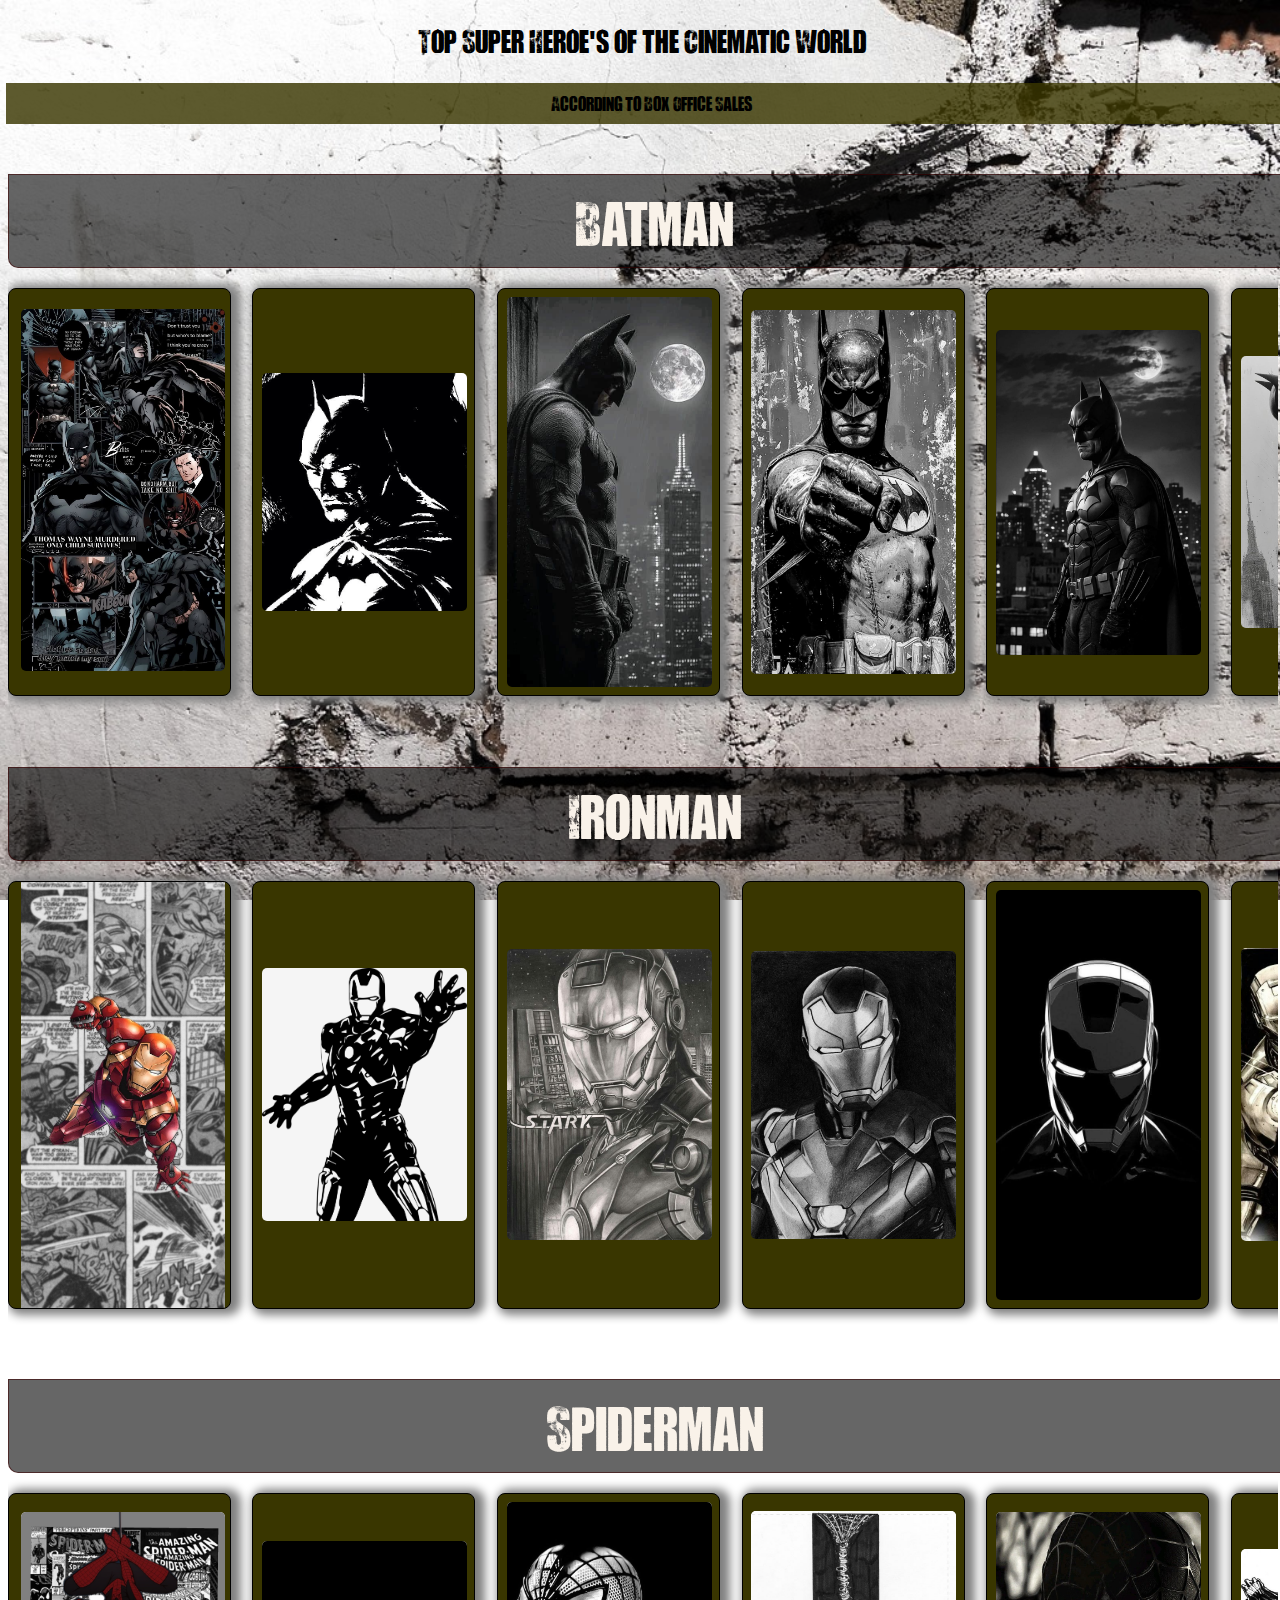
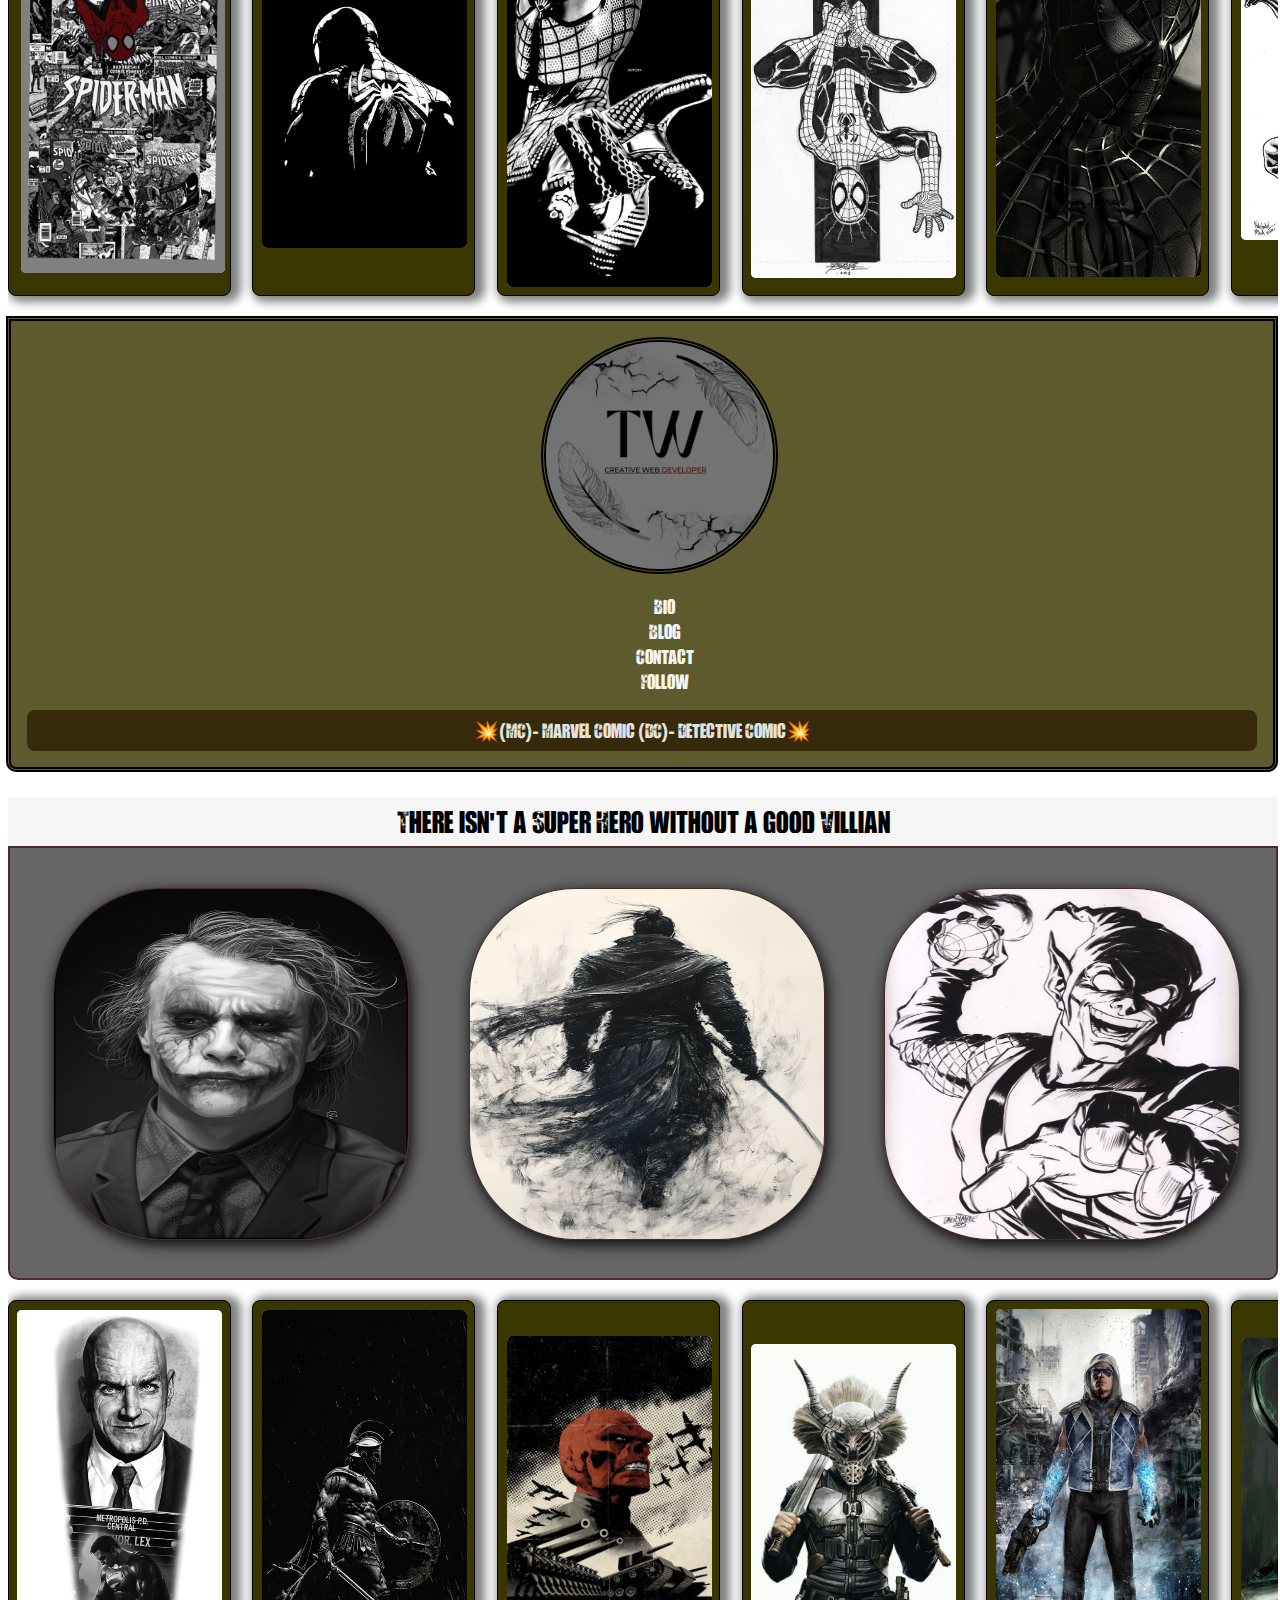
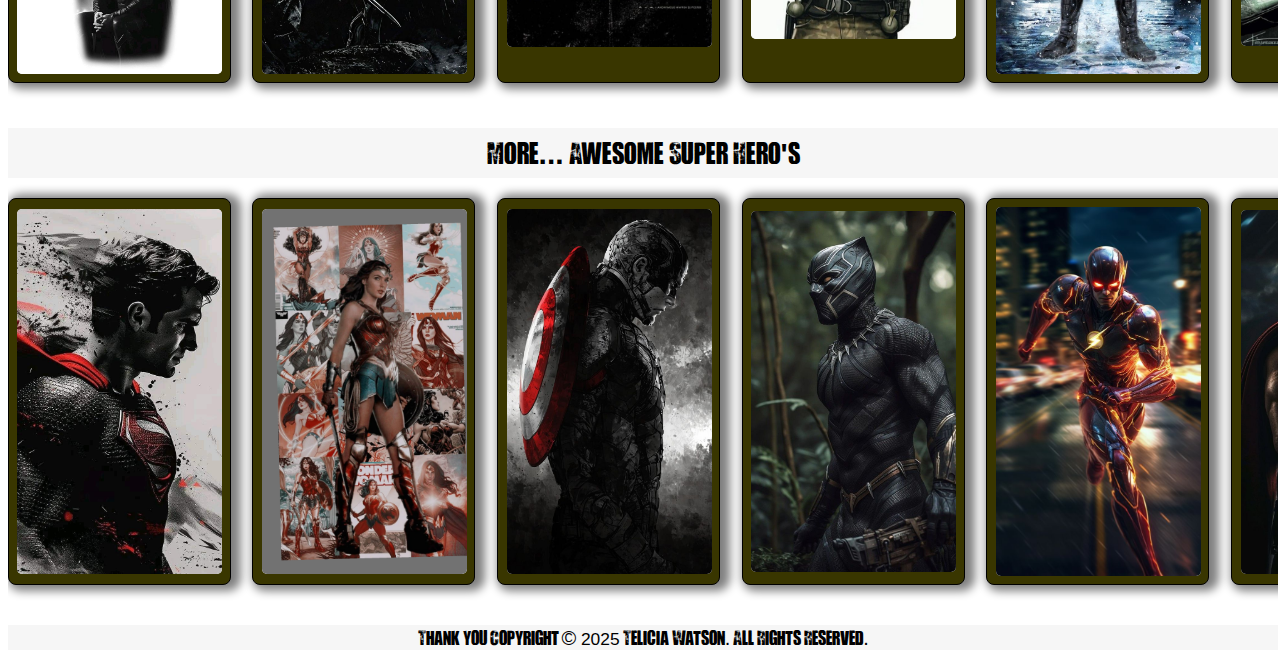
==== index.html @ 4dfdaa69 "Adjust spacing for better code layout" ====
<!doctype html>
<html lang="en">
  <head>
    <meta charset="UTF-8" />
    <meta name="viewport" content="width=device-width, initial-scale=1.0" />
    <title>Heroe's & Villains</title>
    <link rel="stylesheet" href="/assets/css/style.css" />
    <link rel="icon" href="/assets/favicon.ico" />
    <script src="/assets/js/script.js" defer></script>
  </head>
  <body>
    <header>
      <h1>Top Super Heroe's of the Cinematic World</h1>
      <p id="pgh">According to Box Office Sales</p>
    </header>
    <main>
      <div class="heroes">
        <!-- Section 1: Batman -->
        <h2 class="text">Batman</h2>
        <div class="scroll">
          <div class="card" onclick="flipCard(this)">
            <div class="card-inner">
              <div class="card-front">
                <div class="card-info">
                  <img src="/assets/imgs/batman-2.jpg" alt="image of batman" />
                </div>
              </div>
              <!-- Back of Card Flip -->
              <div class="card-back">
                <h2>Batman</h2>
                <p class="card-bio">
                  Batman, also known as Bruce Wayne, is a billionaire
                  philanthropist who turned personal tragedy into a lifelong
                  crusade against crime. After witnessing the murder of his
                  parents as a child, he trained his body and mind to become
                  Gotham City's greatest detective and protector. Unlike many
                  superheroes, Batman has no superpowers relying instead on
                  intellect, strategy, martial arts, and cutting edge
                  technology. He represents the power of human resilience and
                  determination in the face of darkness. Culturally, Batman has
                  become a symbol of justice without compromise, inspiring
                  countless narratives around trauma, morality, and vigilantism
                  across literature, film, and social commentary.
                </p>
              </div>
            </div>
          </div>
          <div class="card">
            <img src="/assets/imgs/batman-1.jpg" alt="image of batman" />
          </div>
          <div class="card">
            <img src="/assets/imgs/batman-3.jpg" alt="image of batman" />
          </div>
          <div class="card">
            <img src="/assets/imgs/batman-4.jpg" alt="image of batman" />
          </div>
          <div class="card">
            <img src="/assets/imgs/batman-5.jpg" alt="image of batman" />
          </div>
          <div class="card">
            <img src="/assets/imgs/batman-6.jpg" alt="image of batman" />
          </div>
          <div class="card">
            <img src="/assets/imgs/batman-7.jpg" alt="image of batman" />
          </div>
          <div class="card">
            <img
              src="/assets/imgs/superhero-png-black-and-white-batman-sketch-2420.png"
              alt="image of "
            />
          </div>
        </div>
        <!-- Section 2: Ironman -->
        <h2 class="text">Ironman</h2>
        <div class="scroll">
          <div class="card" onclick="flipCard(this)">
            <div class="card-inner">
              <div class="card-front">
                <div class="card-info">
                  <img
                    src="/assets/imgs/ironman-3.jpg"
                    alt="image of ironman"
                    id="iron-man"
                  />
                </div>
              </div>
              <!-- Back of Card Flip -->
              <div class="card-back">
                <h2>Ironman</h2>
                <p class="card-bio">
                  Tony Stark, a genius inventor and CEO of Stark Industries,
                  transformed from a self centered weapons manufacturer to the
                  armored hero Iron Man after a life threatening injury forced
                  him to reconsider his legacy. By building a powered suit to
                  escape captivity, he not only saved his own life but created a
                  new path as a global protector. Stark's technological genius
                  and charm made him a founding member of the Avengers and a
                  symbol of redemption through innovation. His character
                  explores the consequences of power, corporate responsibility,
                  and personal growth. In popular culture, Iron Man has inspired
                  a fascination with advanced technology and ethics in AI, while
                  reshaping the modern superhero archetype as deeply flawed yet
                  heroic.
                </p>
              </div>
            </div>
          </div>
          <div class="card">
            <img
              src="/assets/imgs/iron-man-5471434_1280.png"
              alt="image of ironman"
            />
          </div>
          <div class="card">
            <img src="/assets/imgs/ironman-1.jpg" alt="image of ironman" />
          </div>
          <div class="card">
            <img src="/assets/imgs/ironman-2.jpg" alt="image of ironman" />
          </div>
          <div class="card">
            <img src="/assets/imgs/ironman-4.jpg" alt="image of ironman" />
          </div>
          <div class="card">
            <img src="/assets/imgs/ironman-5.jpg" alt="image of ironman" />
          </div>
          <div class="card">
            <img src="/assets/imgs/ironman-6.jpg" alt="image of ironman" />
          </div>
          <div class="card">
            <img src="/assets/imgs/ironman-7.jpg" alt="image of ironman" />
          </div>
        </div>
        <!-- Section 3: Spiderman -->
        <h2 class="text">Spiderman</h2>
        <div class="scroll">
          <div class="card" onclick="flipCard(this)">
            <div class="card-inner">
              <div class="card-front">
                <div class="card-info">
                  <img
                    src="/assets/imgs/spider-7.png"
                    alt="image of spiderman"
                    id="spider-man"
                  />
                </div>
              </div>
              <!-- Back of Card Flip -->
              <div class="card-back">
                <h2>Spiderman</h2>
                <p class="card-bio">
                  Peter Parker, a high schooler bitten by a radioactive spider,
                  gained super strength, agility, and wall crawling powers,
                  becoming the friendly neighborhood Spiderman. After Uncle
                  Ben's death, he vowed to use his powers wisely, living by the
                  mantra: "With great power comes great responsibility." While
                  battling villains, Peter also juggles school, work, and
                  relationships, making him a relatable hero. Spiderman reflects
                  the struggles of growing up, moral responsibility, and the
                  resilience of the underdog showing that anyone, no matter
                  their background, can be a hero.
                </p>
              </div>
            </div>
          </div>
          <div class="card">
            <img src="/assets/imgs/spiderman-1.jpg" alt="image of spiderman" />
          </div>
          <div class="card">
            <img src="/assets/imgs/spider-2.jpg" alt="image of spiderman" />
          </div>
          <div class="card">
            <img src="/assets/imgs/spider-3.jpg" alt="image of spiderman" />
          </div>
          <div class="card">
            <img src="/assets/imgs/spider-4.jpg" alt="image of spiderman" />
          </div>
          <div class="card">
            <img src="/assets/imgs/spider-5.jpg" alt="image of spiderman" />
          </div>
          <div class="card">
            <img src="/assets/imgs/spider-6.jpg" alt="image of spiderman" />
          </div>
          <div class="card">
            <img
              src="/assets/imgs/spiderman-4378357_1280.png"
              alt="image of spiderman"
            />
          </div>
        </div>
      </div>
      <!-- Section 4: Contacts -->
      <nav class="contact">
        <div class="logo">
          <img src="/assets/imgs/tw-logo.png" alt="TW logo" id="tw-logo" />
        </div>
        <ul class="contact-links">
          <li><a href="/assets/pages/bio.html">Bio</a></li>
          <li><a href="/assets/pages/blog.html">Blog</a></li>
          <li><a href="#" id="contactBtn">Contact</a></li>
          <li><a href="#" id="followBtn">Follow</a></li>
        </ul>

        <!-- Contact Modal -->
        <div id="contactModal" class="modal">
          <div class="modal-content">
            <span class="close" onclick="closeModal('contactModal')"
              >&times;</span
            >
            <h3>Contact Us</h3>
            <form>
              <label>Name:</label>
              <input type="text" placeholder="Your name" required />
              <label>Email:</label>
              <input type="email" placeholder="Your email" required />
              <label>Message:</label>
              <textarea placeholder="Your message" required></textarea>
              <button type="submit">Submit</button>
            </form>
          </div>
        </div>

        <!-- Follow Modal -->
        <div id="followModal" class="modal">
          <div class="modal-content">
            <span class="close" onclick="closeModal('followModal')"
              >&times;</span
            >
            <h3>Follow Us</h3>
            <div class="social-icons">
              <a href="https://facebook.com" target="_blank"
                ><img
                  src="/assets/imgs/facebook_1384005.png"
                  alt="facebook icon"
              /></a>
              <a href="https://twitter.com" target="_blank"
                ><img
                  src="/assets/imgs/twitter_5969020.png"
                  alt="twitter aka X icon"
              /></a>
              <a href="https://instagram.com" target="_blank"
                ><img
                  src="/assets/imgs/instagram_1384015.png"
                  alt="instagram icon"
              /></a>
              <a href="https://linkedin.com" target="_blank"
                ><img
                  src="/assets/imgs/linkedin_1384014.png"
                  alt="linkedin icon"
              /></a>
              <a href="https://pinterest.com" target="_blank">
                <img
                  src="/assets/imgs/pinterest_4902409.png"
                  alt="pinterest icon"
              /></a>
            </div>
          </div>
        </div>

        <h4>💥(MC)- Marvel Comic (DC)- Detective Comic💥</h4>
      </nav>
      <!-- Section 4: Villains -->
      <div class="archenemy">
        <h2>There isn't a Super Hero without a good Villian</h2>
        <div class="card-stack" id="villains">
          <!-- Batmans Villains -->
          <div class="cards" id="vs">
            <img
              src="/assets/imgs/Joker.jpg"
              alt="image of Joker"
              data-title="Joker"
              data-bio=" (DC) A chaotic mastermind and the archenemy of Batman, the Joker thrives on anarchy and psychological warfare. His twisted sense of humor and unpredictable nature make him Gotham's most dangerous criminal."
            />
            <img
              src="/assets/imgs/bane.jpg"
              alt="image of Bane"
              data-title="Bane"
              data-bio="(DC) A brute force of nature with a brilliant mind, Bane is known for breaking Batman both physically and strategically. Fueled by the drug Venom, he's a relentless threat to Gotham."
            />
            <img
              src="/assets/imgs/2face.jpg"
              alt="image of Two-Face"
              data-title="Two-Face"
              data-bio="(DC) Once a noble district attorney, Harvey Dent was scarred by acid and reborn as Two-Face. He leaves justice to chance, making all decisions based on the flip of a coin."
            />
            <img
              src="/assets/imgs/riddler.jpg"
              alt="image of Riddler"
              data-title="Riddler"
              data-bio="(DC) Obsessed with puzzles and proving his intelligence, Edward Nygma, aka The Riddler, challenges Batman with cryptic clues and deadly traps. His crimes are as cerebral as they are dangerous."
            />
          </div>
          <!-- Ironman's Villains -->
          <div class="cards" id="vs">
            <img
              src="/assets/imgs/wu.jpg"
              alt="image of ten rings wu"
              data-title="Wenwu (Ten Rings)"
              data-bio="(MC) A powerful warlord who leads the Ten Rings organization, Wenwu possesses immortality and unmatched combat skills. Torn between love and legacy, his actions are as tragic as they are villainous."
            />
            <img
              src="/assets/imgs/iron-monger.jpg"
              alt="image of iron monger"
              data-title="Iron Monger (Obadiah Stane)"
              data-bio="(MC) A ruthless industrialist and former mentor to Tony Stark, Stane turned on his protégé to gain power. He built the Iron Monger suit, weaponizing Stark's technology for his own gain."
            />
            <img
              src="/assets/imgs/whiplash.jpg"
              alt="image of whiplash"
              data-title="Whiplash (Ivan Stane)"
              data-bio="(MC) Driven by vengeance against the Stark family, Ivan Vanko combined arc reactor tech with electrified whips. His intellect and raw power made him a formidable foe."
            />
            <img
              src="/assets/imgs/Ultron.jpg"
              alt="image of ultron"
              data-title="Ultron"
              data-bio="(MC) An AI created to protect Earth, Ultron concluded that humanity was its own worst enemy. He turned against his creators, seeking to evolve through extinction."
            />
          </div>
          <!-- Spiderman Villains -->
          <div class="cards" id="vs">
            <img
              src="/assets/imgs/green-goblin.jpg"
              alt="image of green goblin"
              data-title="Green Goblin (Norman Osborn)"
              data-bio="(MC) A brilliant but unstable businessman, Norman Osborn becomes the Green Goblin through experimental drugs. He's Spiderman's most personal and persistent adversary."
            />
            <img
              src="/assets/imgs/dr-octopus.jpg"
              alt="image of dr octopus"
              data-title="Dr Octopus (Otto Octavius)"
              data-bio="(MC) A genius scientist with mechanical tentacles fused to his body, Doc Ock sees himself as a superior intellect. His warped morality puts him at odds with Spiderman time and again."
            />
            <img
              src="/assets/imgs/venom.jpg"
              alt="image of venom"
              data-title="Venom (Eddie Brock)"
              data-bio="(MC) Bonded with an alien symbiote, Eddie Brock becomes Venom—a dark mirror of Spiderman. While often villainous, Venom walks the line between anti-hero and menace."
            />
            <img
              src="/assets/imgs/sandman.jpg"
              alt="image of sandman"
              data-title="Sandman (Flint Marko)"
              data-bio="(MC) An escaped convict transformed into living sand, Flint Marko seeks redemption but often slips back into crime. His shape shifting abilities make him a formidable physical threat."
            />
          </div>
        </div>
      </div>
      <!-- Bottom Portion of the Villain Section -->
      <div class="archenemy-base">
        <div class="scroll">
          <div class="card btm_vs">
            <img
              src="/assets/imgs/lex.jpg"
              alt="image of lex luthor"
              data-title-2="Lex Luthor"
              data-bio-2="A billionaire genius obsessed with Superman's downfall, Lex Luthor sees the Man of Steel as a threat to humanity. His intellect is his greatest weapon, often outmatching heroes without ever throwing a punch."
            />
            <div class="info-panel"></div>
          </div>
          <div class="card btm_vs">
            <img
              src="/assets/imgs/ares.jpg"
              alt="image of ares"
              data-title-2="Ares"
              data-bio-2="The Greek god of war and Wonder Woman's nemesis, Ares thrives on conflict and chaos. His power grows with every battle, making peace his greatest enemy."
            />
            <div class="info-panel"></div>
          </div>
          <div class="card btm_vs">
            <img
              src="/assets/imgs/red-skull.jpg"
              alt="image of red skull"
              data-title-2="Red Skull (Johann Schmidt)"
              data-bio-2="A Nazi officer turned Hydra leader, Red Skull seeks world domination through advanced technology and mysticism. His hatred and ambition make him Captain America's ultimate foe."
            />
            <div class="info-panel"></div>
          </div>
          <div class="card btm_vs">
            <img
              src="/assets/imgs/killmonger.jpg"
              alt="image of killmonger"
              data-title-2="Killmonger (Erik Stevens)"
              data-bio-2="A Wakandan exile trained in warfare, Killmonger sought to liberate the oppressed by taking the throne. His vision was twisted but rooted in painful truth, making him a tragic villain."
            />
            <div class="info-panel"></div>
          </div>
          <div class="card btm_vs">
            <img
              src="/assets/imgs/captain-cold.jpg"
              alt="image of captain cold"
              data-title-2="Captain Cold (Leonard Snart)"
              data-bio-2="Armed with a cold gun and a strict moral code, Captain Cold leads the Rogues in Central City. While criminal, he's often seen as a principled and reluctant villain."
            />
            <div class="info-panel"></div>
          </div>
          <div class="card btm_vs">
            <img
              src="/assets/imgs/loki.jpg"
              alt="image of loki"
              data-title-2="Loki"
              data-bio-2="The God of Mischief and Thor's adopted brother, Loki constantly blurs the line between ally and adversary. His cunning, charm, and hunger for power make him a cosmic wildcard."
            />
            <div class="info-panel"></div>
          </div>
          <div class="card btm_vs">
            <img
              src="/assets/imgs/sabretooth.jpg"
              alt="image of sabretooth"
              loading="lazy"
              data-title-2="Sabretooth"
              data-bio-2="A savage mutant with healing powers and animal instincts, Sabretooth is Wolverine's bloodthirsty nemesis. He embraces violence and chaos, reveling in his primal nature."
            />
            <div class="info-panel"></div>
          </div>
          <div class="card btm_vs">
            <img
              src="/assets/imgs/dormammu.jpg"
              alt="image of dormammu"
              loading="lazy"
              data-title-2="Dormammu"
              data-bio-2="A godlike being from the Dark Dimension, Dormammu seeks to consume the multiverse. His power far surpasses human comprehension, making him one of Doctor Strange's greatest threats."
            />
            <div class="info-panel"></div>
          </div>
          <div class="card btm_vs">
            <img
              src="/assets/imgs/red-hulk.jpg"
              alt="image of red hulk"
              loading="lazy"
              data-title-2="Red Hulk (Thunderbolt Ross)"
              data-bio-2="General Ross transformed into the Red Hulk through gamma radiation, gaining immense strength and aggression. Unlike the original Hulk, Red Hulk retains his tactical mind—making him even more dangerous."
            />
            <div class="info-panel"></div>
          </div>
        </div>
      </div>
      <div class="heroes-base">
        <!-- Section 5: More Super Hero's -->
        <h2>More... Awesome Super Hero's</h2>
        <div class="scroll">
          <div class="card btm_vs">
            <img
              src="/assets/imgs/superman.jpg"
              alt="image of superman"
              data-title-2="Superman"
              data-bio-2="Born on the planet Krypton and raised on Earth as Clark Kent, Superman is the embodiment of hope and justice. With powers like flight, super strength, and heat vision, he protects humanity while upholding truth and compassion. His moral compass makes him a symbol of what it means to be a hero."
            />
            <div class="info-panel"></div>
          </div>
          <div class="card btm_vs">
            <img
              src="/assets/imgs/wonder-woman.png"
              alt="image of wonder woman"
              data-title-2="Wonder Woman"
              data-bio-2="An Amazonian warrior princess and demigoddess, Wonder Woman, also known as Diana Prince, fights for peace, love, and equality. Armed with her Lasso of Truth, indestructible bracelets, and divine strength, she bridges the gap between the human world and the gods. She is a fierce defender of justice and a beacon of empowerment."
            />
            <div class="info-panel"></div>
          </div>
          <div class="card btm_vs">
            <img
              src="/assets/imgs/captain-america.jpg"
              alt="image of captain america"
              data-title-2="Captain America"
              data-bio-2="Steve Rogers, transformed into a super soldier during World War II, is the patriotic symbol of courage and leadership. Wielding his iconic vibranium shield, Captain America stands up against tyranny and injustice across generations. His unwavering integrity makes him the moral heart of the Avengers."
            />
            <div class="info-panel"></div>
          </div>
          <div class="card btm_vs">
            <img
              src="/assets/imgs/black-panther.jpg"
              alt="image of black panther"
              data-title-2="Black Panther"
              data-bio-2="T'Challa, king of the advanced African nation of Wakanda, assumes the mantle of Black Panther to protect his people and legacy. Enhanced by the Heart-Shaped Herb and armed with vibranium technology, he balances tradition with innovation. A noble warrior and diplomatic leader, he fights with honor and intelligence."
            />
            <div class="info-panel"></div>
          </div>
          <div class="card btm_vs">
            <img
              src="/assets/imgs/flash.jpg"
              alt="image of the flash"
              data-title-2="Flash"
              data-bio-2="Barry Allen gained super speed after a lightning accident involving experimental chemicals, becoming the fastest man alive. As the Flash, he uses his abilities to manipulate time, phase through objects, and protect Central City. His quick wit matches his lightning-fast feet, making him a hero who always races toward justice."
            />
            <div class="info-panel"></div>
          </div>
          <div class="card btm_vs">
            <img
              src="/assets/imgs/thor.jpg"
              alt="image of thor"
              loading="lazy"
              data-title-2="Thor"
              data-bio-2="The Norse God of Thunder and prince of Asgard, Thor wields the enchanted hammer Mjolnir, which grants him control over lightning and the skies. His journey from arrogant warrior to wise protector has made him a powerful Avenger. Equal parts strength and heart, Thor fights to defend both Earth and the realms beyond."
            />
            <div class="info-panel"></div>
          </div>
          <div class="card btm_vs">
            <img
              src="/assets/imgs/wolverine.jpg"
              alt="image of wolverine"
              loading="lazy"
              data-title-2="Wolverine"
              data-bio-2="Logan, known as Wolverine, is a mutant with animal-like senses, a healing factor, and retractable adamantium claws. Haunted by a violent past, he often struggles between his savage instincts and heroic intentions. Despite his gruff demeanor, he's fiercely loyal and fights for those he cares about."
            />
            <div class="info-panel"></div>
          </div>
          <div class="card btm_vs">
            <img
              src="/assets/imgs/dr-strange.jpg"
              alt="image of dr.strange"
              data-title-2="Dr Strange"
              data-bio-2="Dr. Stephen Strange was a brilliant but arrogant neurosurgeon until a car accident led him to the mystical arts. Now the Sorcerer Supreme, he defends Earth from magical and interdimensional threats using spells, relics, and wisdom. His mastery of time and reality makes him a vital force in the Marvel Universe."
            />
            <div class="info-panel"></div>
          </div>
          <div class="card btm_vs">
            <img
              src="/assets/imgs/hulk.jpg"
              alt="image of the hulk"
              loading="lazy"
              data-title-2="Hulk"
              data-bio-2="When scientist Bruce Banner is angry, he transforms into the Hulk, a nearly unstoppable force of raw strength and rage. While often misunderstood, the Hulk is a hero at heart, fighting to protect the innocent. His dual nature reflects the balance between intellect and instinct, man and monster."
            />
            <div class="info-panel"></div>
          </div>
        </div>
      </div>
    </main>
    <!-- Footer -->
    <footer>
      <div class="end-note">
        <p>
          Thank you Copyright &#169; <span id="yr">2025</span> Telicia Watson.
          All Rights Reserved.
        </p>
      </div>
    </footer>
  </body>
</html>
---- assets/css/style.css ----
* {
  margin-left: 0.1rem;
}

@font-face {
  font-family: 'TurboType';
  src: url('/assets/turbo-type-font/WatcherPersonalUseBold-BWexB.ttf')
    format('truetype');
}

body {
  background-image: url('/assets/imgs/brick-wall-944271_1280.jpg');
  font-family: 'TurboType', sans-serif;
  text-align: center;
  margin: 0.1rem;
  background-size: cover;
  background-position: center;
  background-repeat: no-repeat;
  background-attachment: fixed;
}

#pgh {
  background: rgba(57, 54, 0, 0.819);
  width: 100%;
  padding: 0.5rem;
}

.scroll {
  display: flex;
  overflow-x: auto;
  scroll-snap-type: x mandatory;
  gap: 20px;
  padding: 20px;
}

.scroll:hover > :not(:hover) {
  opacity: 0.3;
}
.card-stack:hover > :not(:hover) {
  opacity: 0.3;
}

.card {
  flex: 0 0 calc(100% / 6);
  scroll-snap-align: start;
  background: rgb(57, 54, 0);
  display: flex;
  justify-content: center;
  align-items: center;
  overflow: hidden;
  padding: 8px;
  transition: 0.5s ease;
  cursor: pointer;
  border: 0.9px solid black;
  border-radius: 8px;
  box-shadow: 5px 1px 10px 5px grey;
}

.card img {
  background: whitesmoke;
  width: 100%;
  height: auto;
  object-fit: cover;
  border-radius: 5px;
}

.card:hover,
.cards:hover {
  transform: scale(1.05);
}

h2 {
  background: rgba(245, 245, 245, 0.901);
  font-size: 30px;
  padding: 0.4rem;
  margin-bottom: 0;
}

h4 {
  display: flex;
  font-size: 20px;
  color: rgba(245, 245, 245, 0.923);
  align-items: center;
  justify-content: center;
  padding: 0.5rem;
  margin: 1rem;
  background: rgba(42, 31, 0, 0.783);
  border-radius: 8px;
}

p {
  background: rgba(245, 245, 245, 0.901);
  font-size: 20px;
}

.text {
  width: 100%;
  padding: 10px;
  background: rgba(0, 0, 0, 0.6);
  color: rgb(249, 242, 233);
  text-align: center;
  font-size: 3.8rem;
  border: 1px solid #3b010198;
  border-bottom-left-radius: 10px;
  border-bottom-right-radius: 10px;
}

.logo {
  width: 100%;
  height: auto;
  margin: 1rem;
}

#tw-logo {
  width: 18%;
  border: 5px double black;
  border-radius: 100%;
}

.contact {
  background: rgba(57, 54, 0, 0.819);
  border: 5px double black;
  border-bottom-left-radius: 10px;
  border-bottom-right-radius: 10px;
}

.contact-links {
  list-style: none;
}

a {
  font-size: 20px;
  color: whitesmoke;
  text-decoration: none;
}

/* Card Stack for top 3 Box Office Hero's */

.card-stack {
  display: flex;
  justify-content: center;
  gap: 60px;
  text-align: initial;
  padding: 40px;
  background: rgba(0, 0, 0, 0.6);
  border: 2px solid #3b010198;
  border-bottom-left-radius: 10px;
  border-bottom-right-radius: 10px;
}

.cards {
  position: relative;
  width: 375px;
  height: 350px;
}

.cards img {
  position: absolute;
  width: 100%;
  height: 100%;
  object-fit: fill;
  border-radius: 30%;
  border: 1px solid #3b010198;
  box-shadow: 2px 4px 15px rgb(4, 0, 0);
  cursor: pointer;
  transition:
    transform 0.3s ease,
    z-index 0.3s ease;
}

/* Adjusted stack offset for images */

.cards img:nth-child(1) {
  transform: translate(0px, 0px);
  z-index: 4;
}
.cards img:nth-child(2) {
  transform: translate(10px, 10px);
  z-index: 3;
}
.cards img:nth-child(3) {
  transform: translate(20px, 20px);
  z-index: 2;
}
.cards img:nth-child(4) {
  transform: translate(30px, 30px);
  z-index: 1;
}

#yr {
  font-family: Impact, 'Arial Narrow Bold', sans-serif;
  font-size: 17.4px;
}

.card-inner {
  position: relative;
  transform-style: preserve-3d;
  transition: transform 0.8s ease-in-out;
  width: 100%;
  height: 100%;
  margin: 0.5rem;
}

.card.flipped .card-inner {
  transform: rotateY(180deg);
}

.card-front,
.card-back {
  width: 100%;
  height: 100%;
  position: absolute;
  backface-visibility: hidden;
  display: flex;
  flex-direction: column;
  align-items: center;
  justify-content: center;
}

.card-back {
  transform: rotateY(180deg);
}

.card-bio {
  font-family: Impact, Haettenschweiler, 'Arial Narrow Bold', sans-serif;
  font-size: 13px;
  text-align: left;
  padding: 0.5rem;
  margin-bottom: 3rem;
}

/* Modal Section */

.modal {
  display: none;
  position: fixed;
  z-index: 10;
  left: 0;
  top: 0;
  width: 100%;
  height: 100%;
  overflow: auto;
  background: rgba(0, 0, 0, 0.6);
}

.modal-content {
  background-color: rgba(250, 250, 248, 0.895);
  margin: 10% auto;
  padding: 10%;
  border-radius: 8px;
  width: 300px;
  position: relative;
}

.close {
  position: absolute;
  top: 5px;
  right: 10px;
  color: #aaa;
  font-size: 20px;
  cursor: pointer;
}

.social-icons a {
  margin: 5px;
  text-decoration: none;
  font-size: 24px;
}

.social-icons {
  display: flex;
  justify-content: center;
}

input,
textarea {
  width: 100%;
  margin: 5px 0;
  padding: 8px;
}

button {
  width: 100%;
  padding: 10px;
  margin-top: 10px;
  background: #333;
  color: white;
  border: none;
}

/* Tooltip Styling */

.tooltip {
  background-color: rgba(0, 0, 0, 0.9);
  color: #fff;
  padding: 8px 10px;
  margin: 0;
  border-radius: 6px;
  font-size: 0.9rem;
  z-index: 10;
  display: none;
  font-family: sans-serif;
  word-break: break-word;
  box-shadow: 0 2px 10px rgba(0, 0, 0, 0.7);
}

.tooltip strong {
  font-size: 1.05rem;
  display: block;
  margin-bottom: 4px;
}

.tooltip span {
  line-height: 1.4;
}

.card {
  position: relative;
  width: 100%;
  display: flex;
  flex-direction: column;
  align-items: center;
}

.info-panel {
  display: none;
  background-color: rgba(0, 0, 0, 0.85);
  color: #fff;
  padding: 10px 14px;
  margin-top: 10px;
  border-radius: 6px;
  font-size: 0.95rem;
  font-family: sans-serif;
  width: 100%;
  box-sizing: border-box;
  text-align: justify;
  transition: all 0.3s ease;
}

/* Media Query */

@media (max-width: 768px) {
  .card {
    flex: 0 0 calc(100% / 2);
  }

  .card-stack {
    display: inline-block;
    width: 74%;
    border-radius: 5%;
  }

  #vs {
    margin-bottom: 3rem;
  }

  .card-stack img {
    width: 70%;
    border-radius: 100%;
  }

  .tooltip strong {
    font-size: 1rem;
  }

  .tooltip span {
    font-size: 0.85rem;
  }
}

@media (max-width: 430px) {
  .card {
    flex: 0 0 calc(100% / 1);
  }

  h2,
  text {
    font-size: 25px;
  }

  .logo {
    display: block;
    margin: 0;
    margin-top: 0.5rem;
  }

  .contact-links {
    display: inline-block;
    padding: 0;
  }

  .card-stack img {
    width: 50%;
  }
}
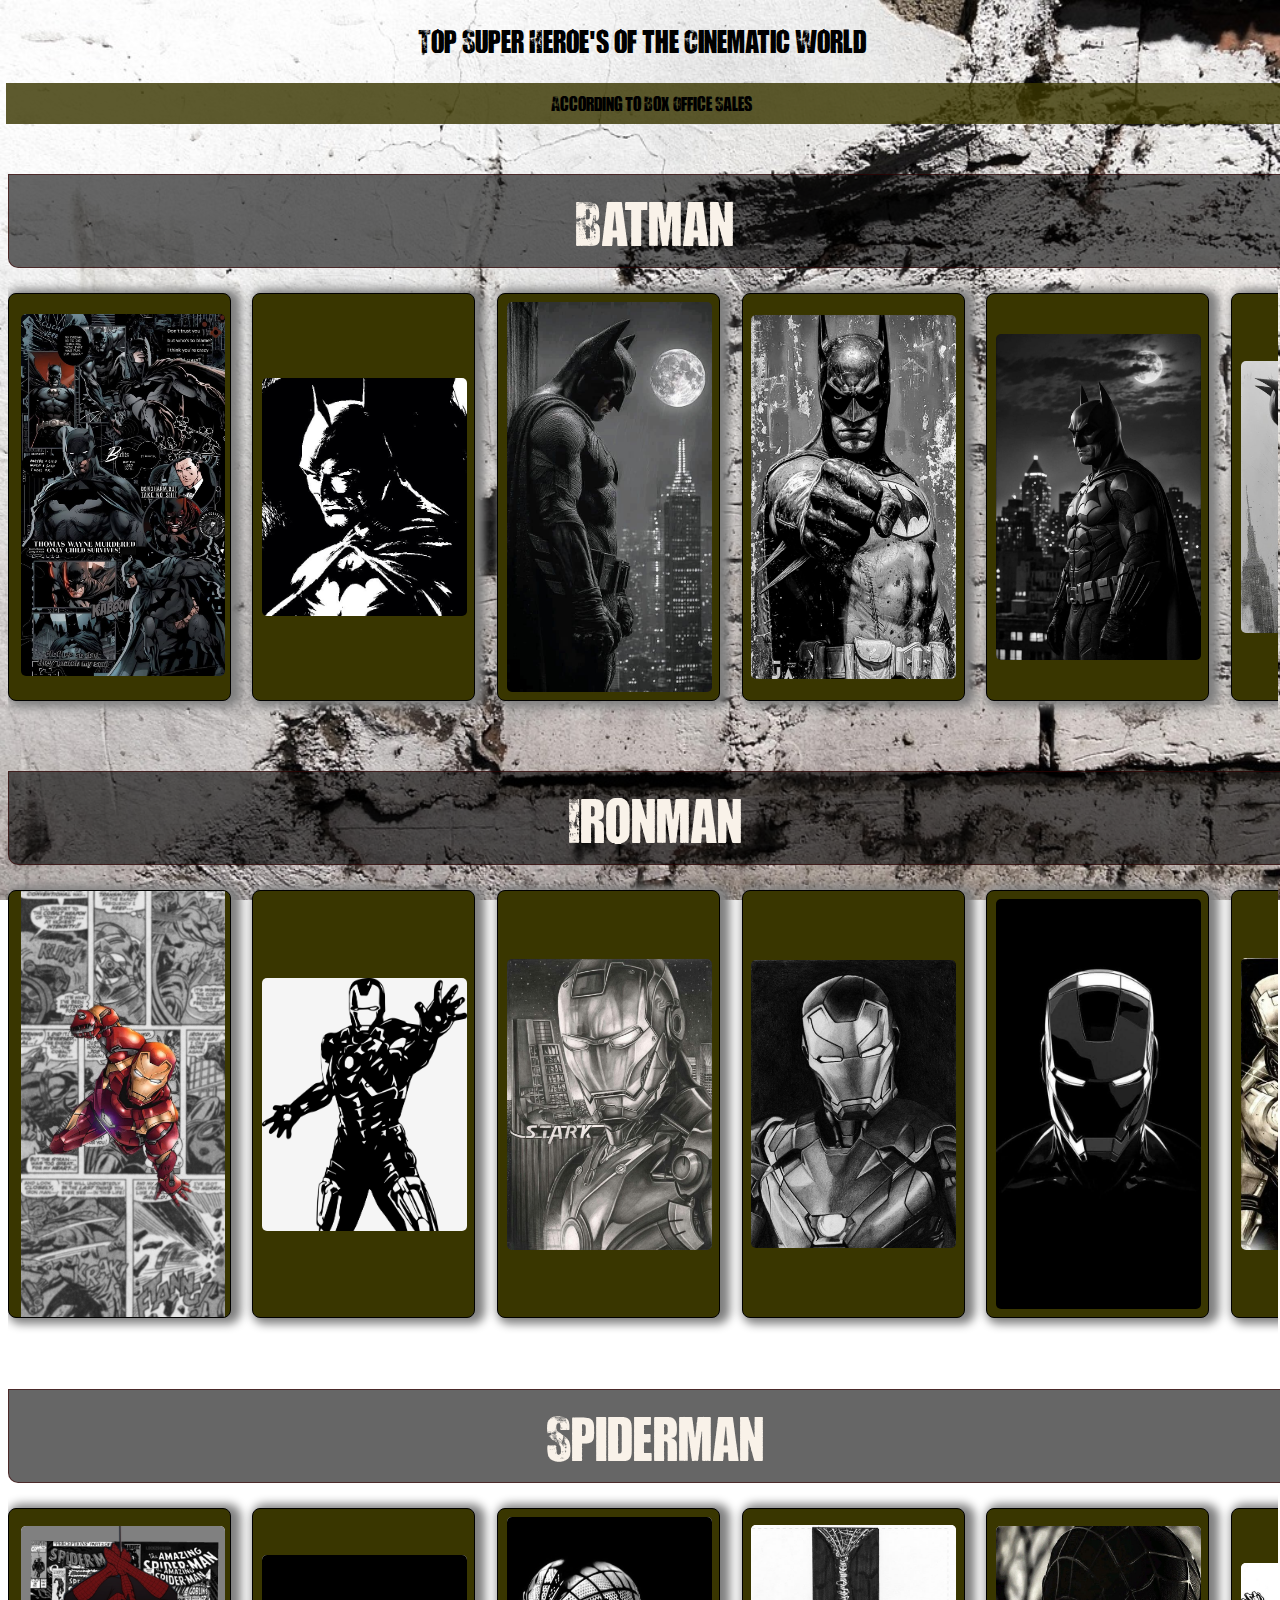
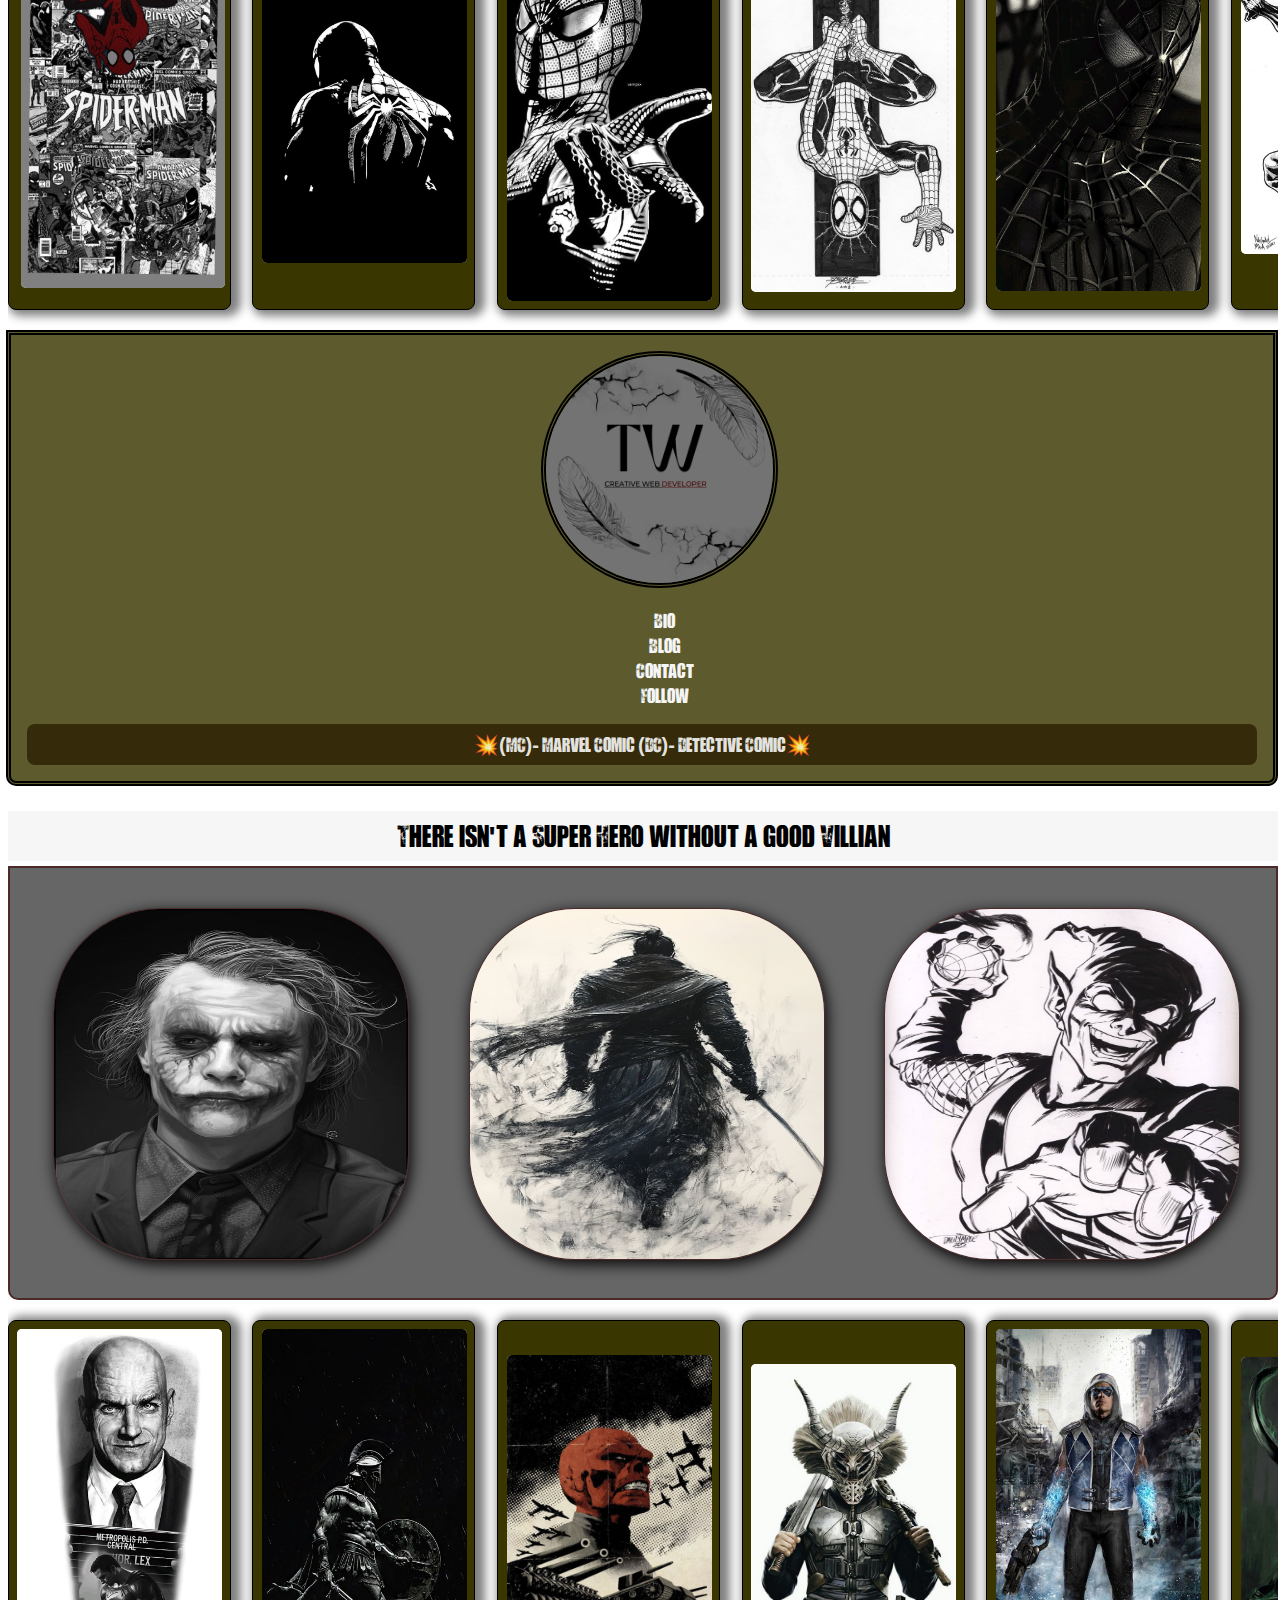
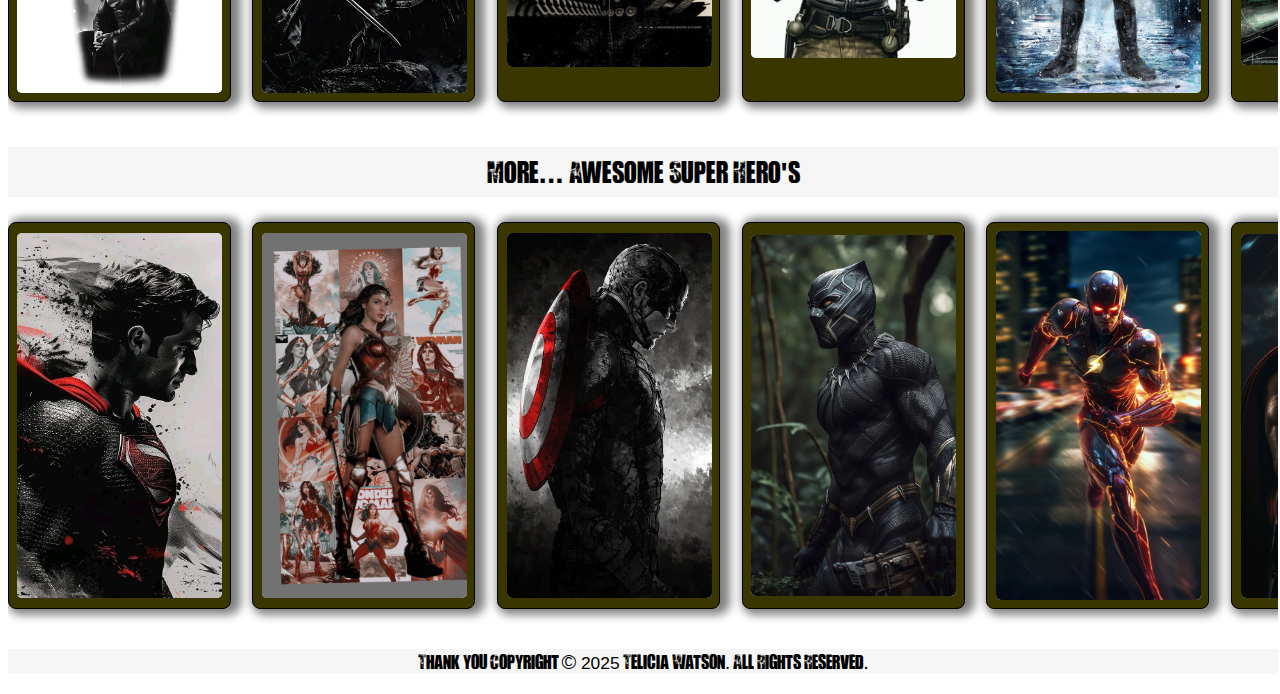
==== commit 8335010b: "Remove dashes from bio's in index html file" ====
--- a/index.html
+++ b/index.html
@@ -29,7 +29,7 @@
               <div class="card-back">
                 <h2>Batman</h2>
                 <p class="card-bio">
-                  Batman, also known as Bruce Wayne, is a billionaire
+                  (DC) Batman, also known as Bruce Wayne, is a billionaire
                   philanthropist who turned personal tragedy into a lifelong
                   crusade against crime. After witnessing the murder of his
                   parents as a child, he trained his body and mind to become
@@ -88,7 +88,7 @@
               <div class="card-back">
                 <h2>Ironman</h2>
                 <p class="card-bio">
-                  Tony Stark, a genius inventor and CEO of Stark Industries,
+                  (MC) Tony Stark, a genius inventor and CEO of Stark Industries,
                   transformed from a self centered weapons manufacturer to the
                   armored hero Iron Man after a life threatening injury forced
                   him to reconsider his legacy. By building a powered suit to
@@ -148,7 +148,7 @@
               <div class="card-back">
                 <h2>Spiderman</h2>
                 <p class="card-bio">
-                  Peter Parker, a high schooler bitten by a radioactive spider,
+                  (MC) Peter Parker, a high schooler bitten by a radioactive spider,
                   gained super strength, agility, and wall crawling powers,
                   becoming the friendly neighborhood Spiderman. After Uncle
                   Ben's death, he vowed to use his powers wisely, living by the
@@ -353,7 +353,7 @@
               src="/assets/imgs/lex.jpg"
               alt="image of lex luthor"
               data-title-2="Lex Luthor"
-              data-bio-2="A billionaire genius obsessed with Superman's downfall, Lex Luthor sees the Man of Steel as a threat to humanity. His intellect is his greatest weapon, often outmatching heroes without ever throwing a punch."
+              data-bio-2="(DC) A billionaire genius obsessed with Superman's downfall, Lex Luthor sees the Man of Steel as a threat to humanity. His intellect is his greatest weapon, often outmatching heroes without ever throwing a punch."
             />
             <div class="info-panel"></div>
           </div>
@@ -362,7 +362,7 @@
               src="/assets/imgs/ares.jpg"
               alt="image of ares"
               data-title-2="Ares"
-              data-bio-2="The Greek god of war and Wonder Woman's nemesis, Ares thrives on conflict and chaos. His power grows with every battle, making peace his greatest enemy."
+              data-bio-2="(DC) The Greek god of war and Wonder Woman's nemesis, Ares thrives on conflict and chaos. His power grows with every battle, making peace his greatest enemy."
             />
             <div class="info-panel"></div>
           </div>
@@ -371,7 +371,7 @@
               src="/assets/imgs/red-skull.jpg"
               alt="image of red skull"
               data-title-2="Red Skull (Johann Schmidt)"
-              data-bio-2="A Nazi officer turned Hydra leader, Red Skull seeks world domination through advanced technology and mysticism. His hatred and ambition make him Captain America's ultimate foe."
+              data-bio-2="(MC) A Nazi officer turned Hydra leader, Red Skull seeks world domination through advanced technology and mysticism. His hatred and ambition make him Captain America's ultimate foe."
             />
             <div class="info-panel"></div>
           </div>
@@ -380,7 +380,7 @@
               src="/assets/imgs/killmonger.jpg"
               alt="image of killmonger"
               data-title-2="Killmonger (Erik Stevens)"
-              data-bio-2="A Wakandan exile trained in warfare, Killmonger sought to liberate the oppressed by taking the throne. His vision was twisted but rooted in painful truth, making him a tragic villain."
+              data-bio-2="(MC) A Wakandan exile trained in warfare, Killmonger sought to liberate the oppressed by taking the throne. His vision was twisted but rooted in painful truth, making him a tragic villain."
             />
             <div class="info-panel"></div>
           </div>
@@ -389,7 +389,7 @@
               src="/assets/imgs/captain-cold.jpg"
               alt="image of captain cold"
               data-title-2="Captain Cold (Leonard Snart)"
-              data-bio-2="Armed with a cold gun and a strict moral code, Captain Cold leads the Rogues in Central City. While criminal, he's often seen as a principled and reluctant villain."
+              data-bio-2="(DC) Armed with a cold gun and a strict moral code, Captain Cold leads the Rogues in Central City. While criminal, he's often seen as a principled and reluctant villain."
             />
             <div class="info-panel"></div>
           </div>
@@ -398,7 +398,7 @@
               src="/assets/imgs/loki.jpg"
               alt="image of loki"
               data-title-2="Loki"
-              data-bio-2="The God of Mischief and Thor's adopted brother, Loki constantly blurs the line between ally and adversary. His cunning, charm, and hunger for power make him a cosmic wildcard."
+              data-bio-2="(MC) The God of Mischief and Thor's adopted brother, Loki constantly blurs the line between ally and adversary. His cunning, charm, and hunger for power make him a cosmic wildcard."
             />
             <div class="info-panel"></div>
           </div>
@@ -408,7 +408,7 @@
               alt="image of sabretooth"
               loading="lazy"
               data-title-2="Sabretooth"
-              data-bio-2="A savage mutant with healing powers and animal instincts, Sabretooth is Wolverine's bloodthirsty nemesis. He embraces violence and chaos, reveling in his primal nature."
+              data-bio-2="(MC) A savage mutant with healing powers and animal instincts, Sabretooth is Wolverine's bloodthirsty nemesis. He embraces violence and chaos, reveling in his primal nature."
             />
             <div class="info-panel"></div>
           </div>
@@ -418,7 +418,7 @@
               alt="image of dormammu"
               loading="lazy"
               data-title-2="Dormammu"
-              data-bio-2="A godlike being from the Dark Dimension, Dormammu seeks to consume the multiverse. His power far surpasses human comprehension, making him one of Doctor Strange's greatest threats."
+              data-bio-2="(MC) A godlike being from the Dark Dimension, Dormammu seeks to consume the multiverse. His power far surpasses human comprehension, making him one of Doctor Strange's greatest threats."
             />
             <div class="info-panel"></div>
           </div>
@@ -428,7 +428,7 @@
               alt="image of red hulk"
               loading="lazy"
               data-title-2="Red Hulk (Thunderbolt Ross)"
-              data-bio-2="General Ross transformed into the Red Hulk through gamma radiation, gaining immense strength and aggression. Unlike the original Hulk, Red Hulk retains his tactical mind—making him even more dangerous."
+              data-bio-2="(MC) General Ross transformed into the Red Hulk through gamma radiation, gaining immense strength and aggression. Unlike the original Hulk, Red Hulk retains his tactical mind making him even more dangerous."
             />
             <div class="info-panel"></div>
           </div>
@@ -443,7 +443,7 @@
               src="/assets/imgs/superman.jpg"
               alt="image of superman"
               data-title-2="Superman"
-              data-bio-2="Born on the planet Krypton and raised on Earth as Clark Kent, Superman is the embodiment of hope and justice. With powers like flight, super strength, and heat vision, he protects humanity while upholding truth and compassion. His moral compass makes him a symbol of what it means to be a hero."
+              data-bio-2="(DC) Born on the planet Krypton and raised on Earth as Clark Kent, Superman is the embodiment of hope and justice. With powers like flight, super strength, and heat vision, he protects humanity while upholding truth and compassion. His moral compass makes him a symbol of what it means to be a hero."
             />
             <div class="info-panel"></div>
           </div>
@@ -452,7 +452,7 @@
               src="/assets/imgs/wonder-woman.png"
               alt="image of wonder woman"
               data-title-2="Wonder Woman"
-              data-bio-2="An Amazonian warrior princess and demigoddess, Wonder Woman, also known as Diana Prince, fights for peace, love, and equality. Armed with her Lasso of Truth, indestructible bracelets, and divine strength, she bridges the gap between the human world and the gods. She is a fierce defender of justice and a beacon of empowerment."
+              data-bio-2="(DC) An Amazonian warrior princess and demigoddess, Wonder Woman, also known as Diana Prince, fights for peace, love, and equality. Armed with her Lasso of Truth, indestructible bracelets, and divine strength, she bridges the gap between the human world and the gods. She is a fierce defender of justice and a beacon of empowerment."
             />
             <div class="info-panel"></div>
           </div>
@@ -461,7 +461,7 @@
               src="/assets/imgs/captain-america.jpg"
               alt="image of captain america"
               data-title-2="Captain America"
-              data-bio-2="Steve Rogers, transformed into a super soldier during World War II, is the patriotic symbol of courage and leadership. Wielding his iconic vibranium shield, Captain America stands up against tyranny and injustice across generations. His unwavering integrity makes him the moral heart of the Avengers."
+              data-bio-2="(MC) Steve Rogers, transformed into a super soldier during World War II, is the patriotic symbol of courage and leadership. Wielding his iconic vibranium shield, Captain America stands up against tyranny and injustice across generations. His unwavering integrity makes him the moral heart of the Avengers."
             />
             <div class="info-panel"></div>
           </div>
@@ -470,7 +470,7 @@
               src="/assets/imgs/black-panther.jpg"
               alt="image of black panther"
               data-title-2="Black Panther"
-              data-bio-2="T'Challa, king of the advanced African nation of Wakanda, assumes the mantle of Black Panther to protect his people and legacy. Enhanced by the Heart-Shaped Herb and armed with vibranium technology, he balances tradition with innovation. A noble warrior and diplomatic leader, he fights with honor and intelligence."
+              data-bio-2="(MC) T'Challa, king of the advanced African nation of Wakanda, assumes the mantle of Black Panther to protect his people and legacy. Enhanced by the Heart shaped Herb and armed with vibranium technology, he balances tradition with innovation. A noble warrior and diplomatic leader, he fights with honor and intelligence."
             />
             <div class="info-panel"></div>
           </div>
@@ -479,7 +479,7 @@
               src="/assets/imgs/flash.jpg"
               alt="image of the flash"
               data-title-2="Flash"
-              data-bio-2="Barry Allen gained super speed after a lightning accident involving experimental chemicals, becoming the fastest man alive. As the Flash, he uses his abilities to manipulate time, phase through objects, and protect Central City. His quick wit matches his lightning-fast feet, making him a hero who always races toward justice."
+              data-bio-2="(DC) Barry Allen gained super speed after a lightning accident involving experimental chemicals, becoming the fastest man alive. As the Flash, he uses his abilities to manipulate time, phase through objects, and protect Central City. His quick wit matches his lightning-fast feet, making him a hero who always races toward justice."
             />
             <div class="info-panel"></div>
           </div>
@@ -489,7 +489,7 @@
               alt="image of thor"
               loading="lazy"
               data-title-2="Thor"
-              data-bio-2="The Norse God of Thunder and prince of Asgard, Thor wields the enchanted hammer Mjolnir, which grants him control over lightning and the skies. His journey from arrogant warrior to wise protector has made him a powerful Avenger. Equal parts strength and heart, Thor fights to defend both Earth and the realms beyond."
+              data-bio-2="(MC) The Norse God of Thunder and prince of Asgard, Thor wields the enchanted hammer Mjolnir, which grants him control over lightning and the skies. His journey from arrogant warrior to wise protector has made him a powerful Avenger. Equal parts strength and heart, Thor fights to defend both Earth and the realms beyond."
             />
             <div class="info-panel"></div>
           </div>
@@ -499,7 +499,7 @@
               alt="image of wolverine"
               loading="lazy"
               data-title-2="Wolverine"
-              data-bio-2="Logan, known as Wolverine, is a mutant with animal-like senses, a healing factor, and retractable adamantium claws. Haunted by a violent past, he often struggles between his savage instincts and heroic intentions. Despite his gruff demeanor, he's fiercely loyal and fights for those he cares about."
+              data-bio-2="(MC) Logan, known as Wolverine, is a mutant with animal like senses, a healing factor, and retractable adamantium claws. Haunted by a violent past, he often struggles between his savage instincts and heroic intentions. Despite his gruff demeanor, he's fiercely loyal and fights for those he cares about."
             />
             <div class="info-panel"></div>
           </div>
@@ -508,7 +508,7 @@
               src="/assets/imgs/dr-strange.jpg"
               alt="image of dr.strange"
               data-title-2="Dr Strange"
-              data-bio-2="Dr. Stephen Strange was a brilliant but arrogant neurosurgeon until a car accident led him to the mystical arts. Now the Sorcerer Supreme, he defends Earth from magical and interdimensional threats using spells, relics, and wisdom. His mastery of time and reality makes him a vital force in the Marvel Universe."
+              data-bio-2="(MC) Dr. Stephen Strange was a brilliant but arrogant neurosurgeon until a car accident led him to the mystical arts. Now the Sorcerer Supreme, he defends Earth from magical and interdimensional threats using spells, relics, and wisdom. His mastery of time and reality makes him a vital force in the Marvel Universe."
             />
             <div class="info-panel"></div>
           </div>
@@ -518,7 +518,7 @@
               alt="image of the hulk"
               loading="lazy"
               data-title-2="Hulk"
-              data-bio-2="When scientist Bruce Banner is angry, he transforms into the Hulk, a nearly unstoppable force of raw strength and rage. While often misunderstood, the Hulk is a hero at heart, fighting to protect the innocent. His dual nature reflects the balance between intellect and instinct, man and monster."
+              data-bio-2="(MC) When scientist Bruce Banner is angry, he transforms into the Hulk, a nearly unstoppable force of raw strength and rage. While often misunderstood, the Hulk is a hero at heart, fighting to protect the innocent. His dual nature reflects the balance between intellect and instinct, man and monster."
             />
             <div class="info-panel"></div>
           </div>
--- a/assets/css/style.css
+++ b/assets/css/style.css
@@ -73,7 +73,7 @@
   background: rgba(245, 245, 245, 0.901);
   font-size: 30px;
   padding: 0.4rem;
-  margin-bottom: 0;
+  margin-bottom: .3rem;
 }
 
 h4 {
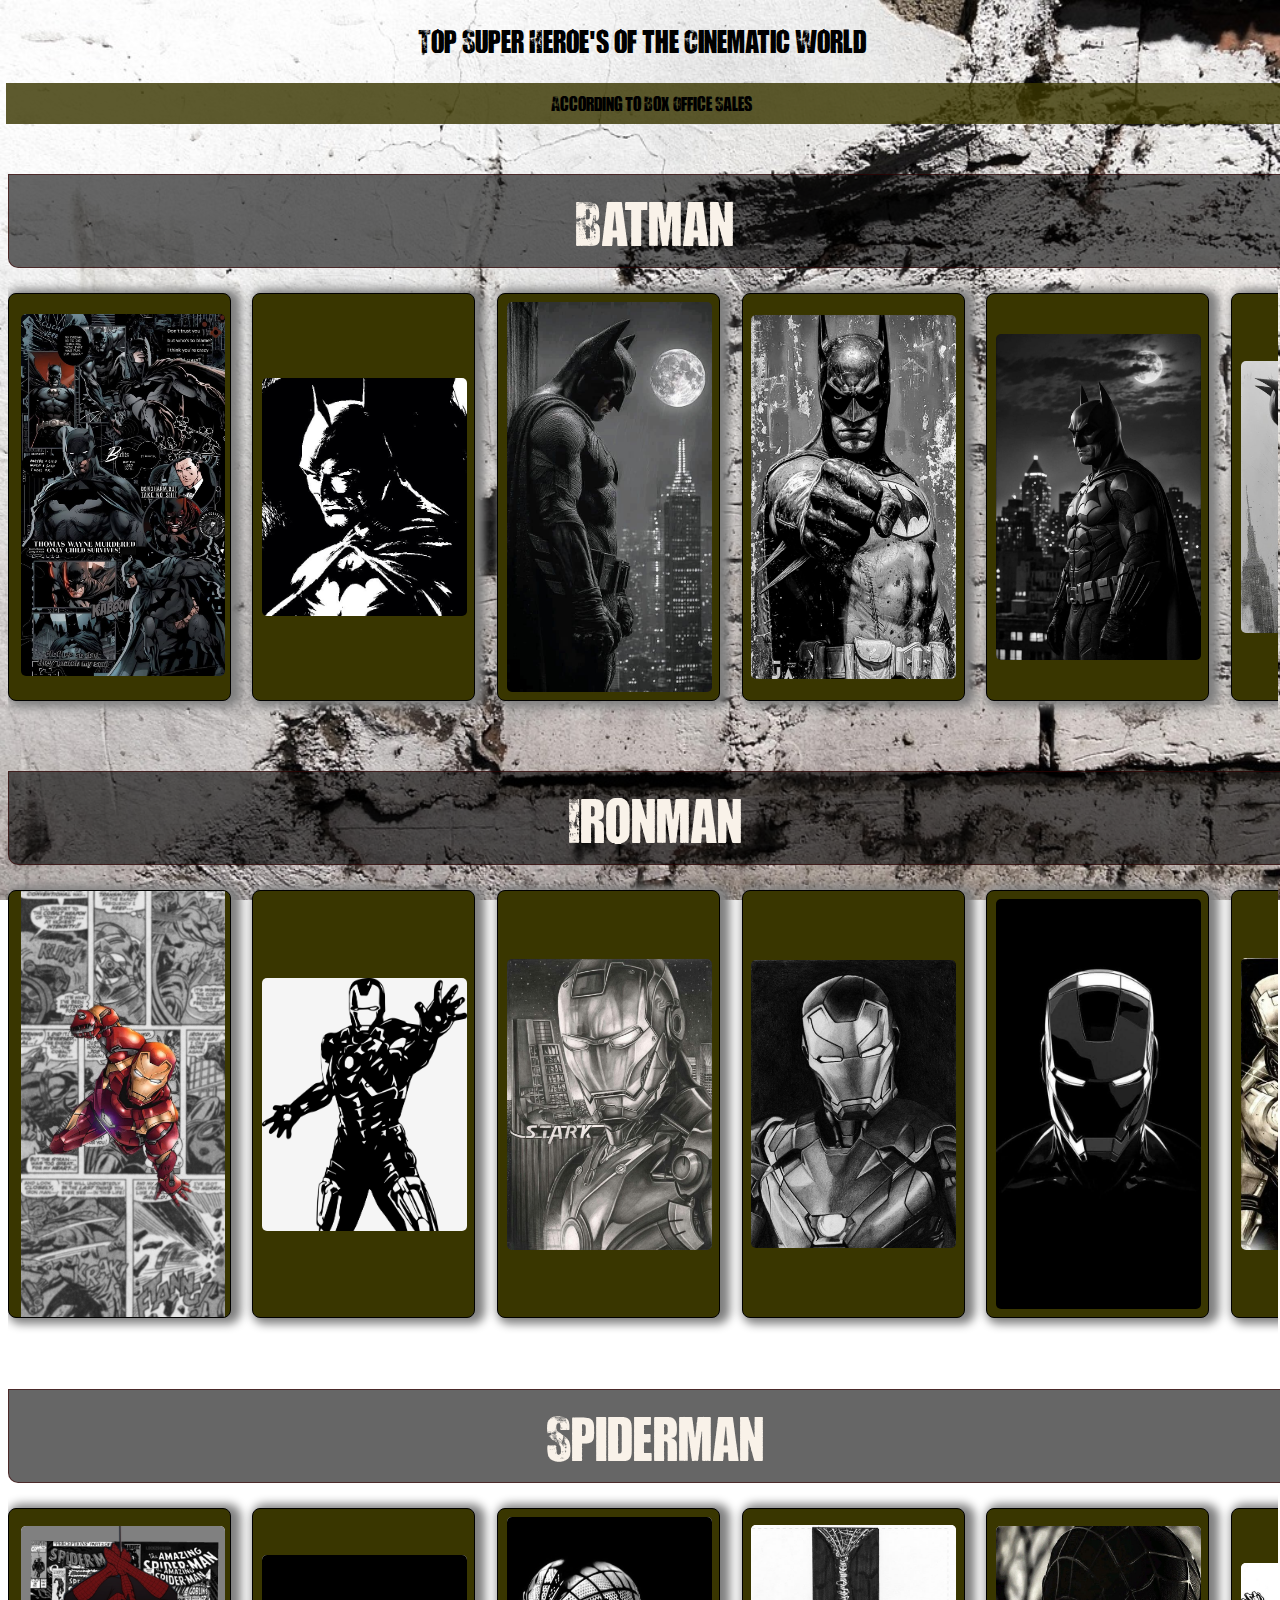
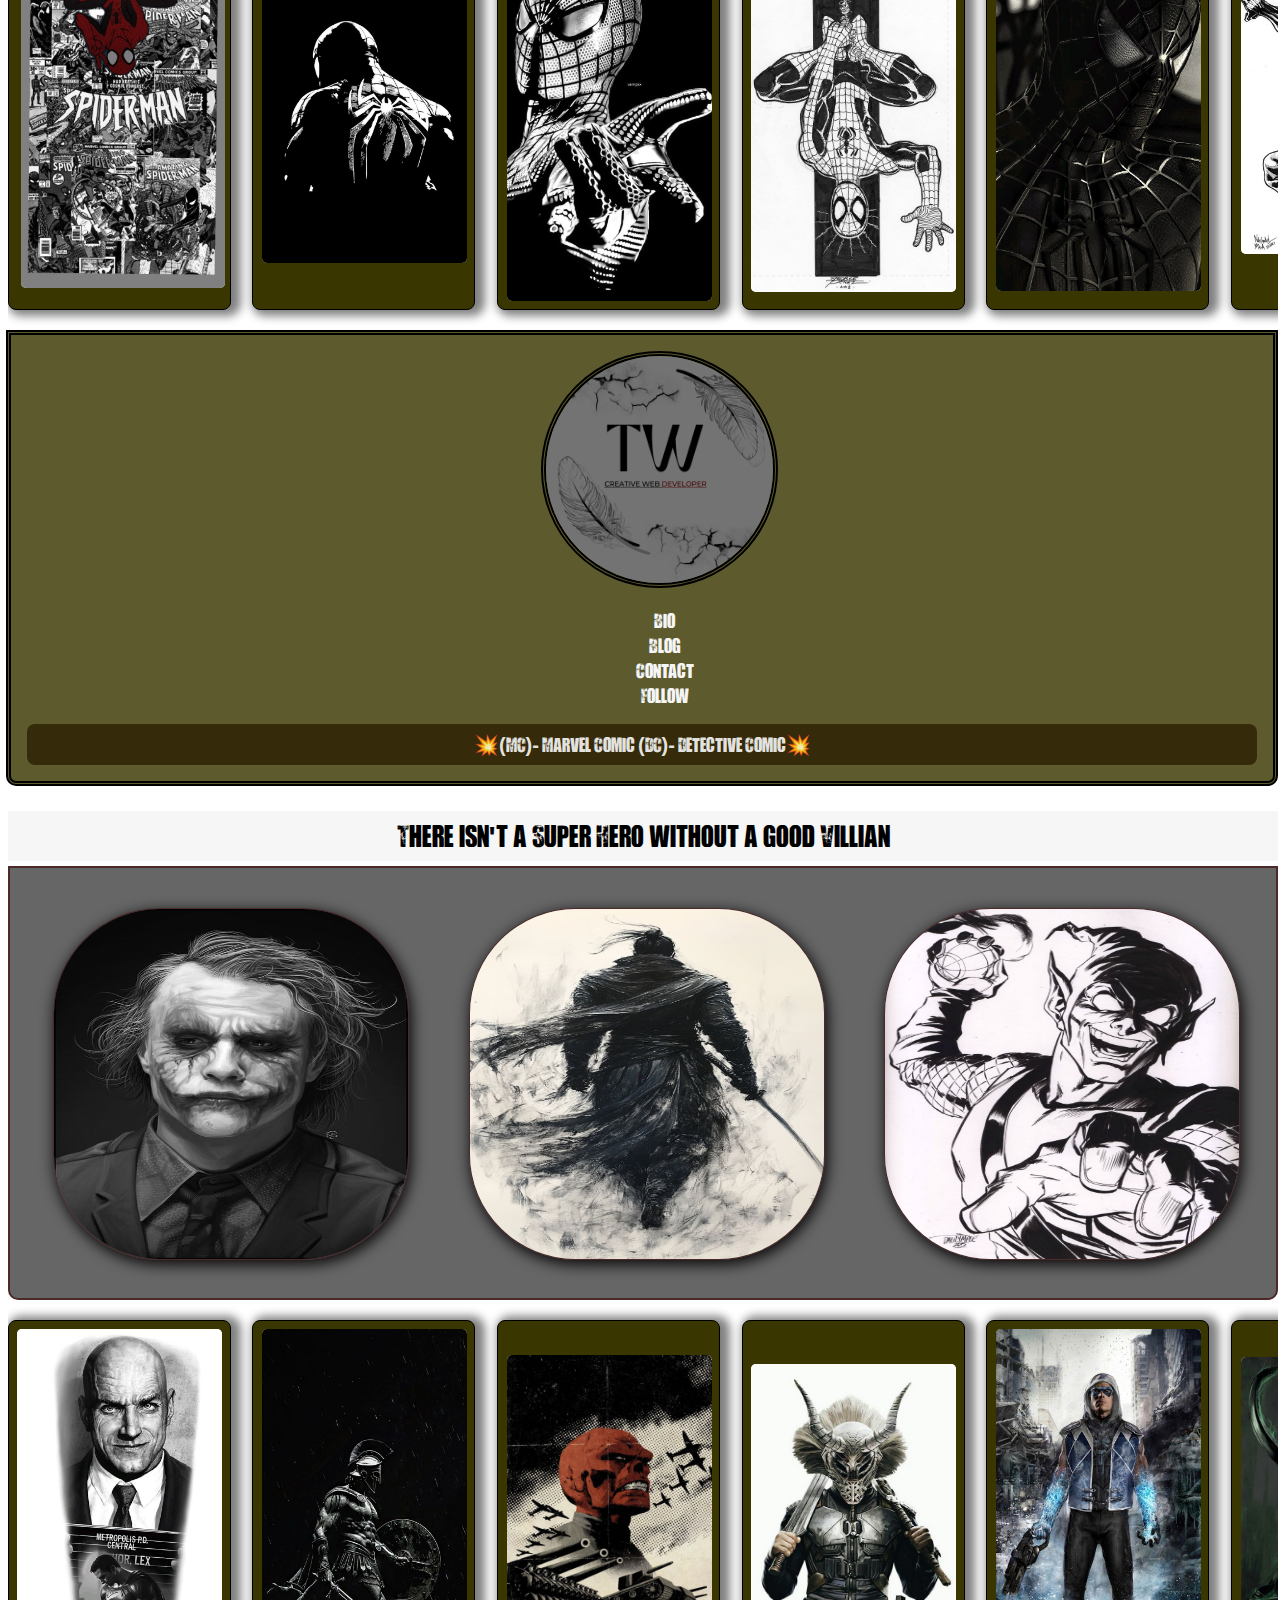
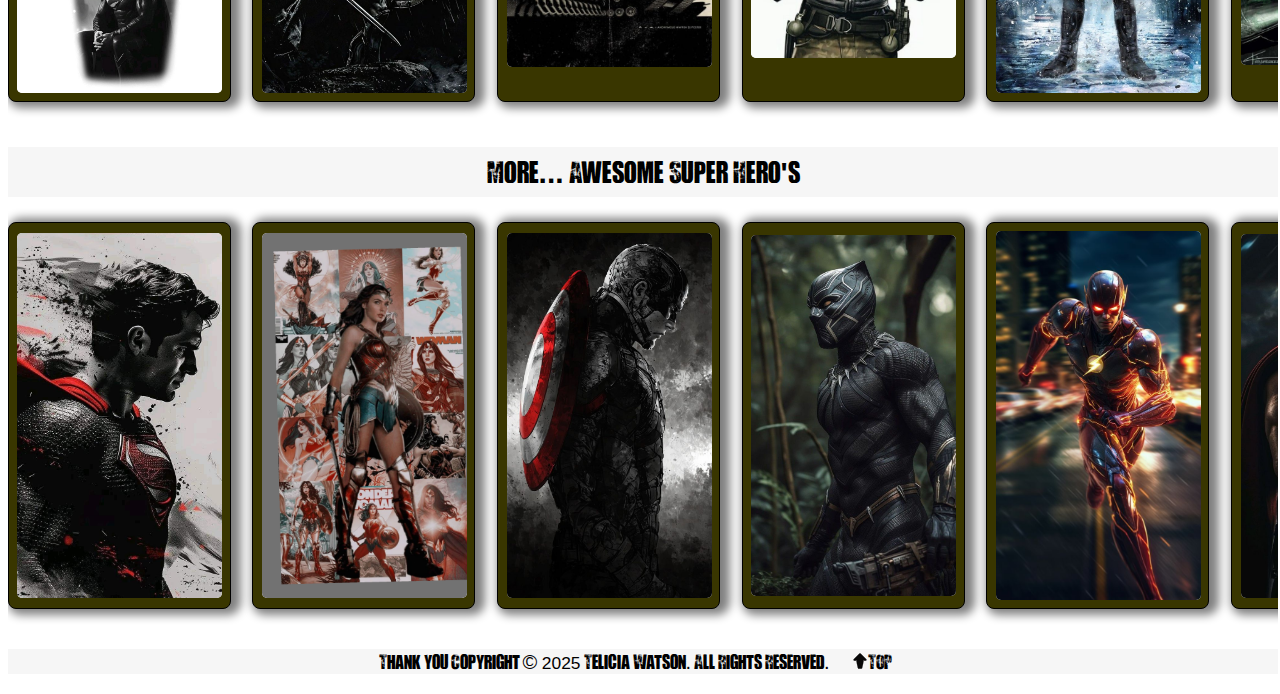
==== commit 22344a46: "Adjust spacing for ironman and spiderman" ====
--- a/index.html
+++ b/index.html
@@ -88,19 +88,19 @@
               <div class="card-back">
                 <h2>Ironman</h2>
                 <p class="card-bio">
-                  (MC) Tony Stark, a genius inventor and CEO of Stark Industries,
-                  transformed from a self centered weapons manufacturer to the
-                  armored hero Iron Man after a life threatening injury forced
-                  him to reconsider his legacy. By building a powered suit to
-                  escape captivity, he not only saved his own life but created a
-                  new path as a global protector. Stark's technological genius
-                  and charm made him a founding member of the Avengers and a
-                  symbol of redemption through innovation. His character
-                  explores the consequences of power, corporate responsibility,
-                  and personal growth. In popular culture, Iron Man has inspired
-                  a fascination with advanced technology and ethics in AI, while
-                  reshaping the modern superhero archetype as deeply flawed yet
-                  heroic.
+                  (MC) Tony Stark, a genius inventor and CEO of Stark
+                  Industries, transformed from a self centered weapons
+                  manufacturer to the armored hero Iron Man after a life
+                  threatening injury forced him to reconsider his legacy. By
+                  building a powered suit to escape captivity, he not only saved
+                  his own life but created a new path as a global protector.
+                  Stark's technological genius and charm made him a founding
+                  member of the Avengers and a symbol of redemption through
+                  innovation. His character explores the consequences of power,
+                  corporate responsibility, and personal growth. In popular
+                  culture, Iron Man has inspired a fascination with advanced
+                  technology and ethics in AI, while reshaping the modern
+                  superhero archetype as deeply flawed yet heroic.
                 </p>
               </div>
             </div>
@@ -148,12 +148,12 @@
               <div class="card-back">
                 <h2>Spiderman</h2>
                 <p class="card-bio">
-                  (MC) Peter Parker, a high schooler bitten by a radioactive spider,
-                  gained super strength, agility, and wall crawling powers,
-                  becoming the friendly neighborhood Spiderman. After Uncle
-                  Ben's death, he vowed to use his powers wisely, living by the
-                  mantra: "With great power comes great responsibility." While
-                  battling villains, Peter also juggles school, work, and
+                  (MC) Peter Parker, a high schooler bitten by a radioactive
+                  spider, gained super strength, agility, and wall crawling
+                  powers, becoming the friendly neighborhood Spiderman. After
+                  Uncle Ben's death, he vowed to use his powers wisely, living
+                  by the mantra: "With great power comes great responsibility."
+                  While battling villains, Peter also juggles school, work, and
                   relationships, making him a relatable hero. Spiderman reflects
                   the struggles of growing up, moral responsibility, and the
                   resilience of the underdog showing that anyone, no matter
@@ -531,6 +531,13 @@
         <p>
           Thank you Copyright &#169; <span id="yr">2025</span> Telicia Watson.
           All Rights Reserved.
+          <a href="/index.html">
+            <img
+              src="/assets/imgs/arrow.png"
+              alt="green and black up arrow"
+              id="arrow"
+            />TOP
+          </a>
         </p>
       </div>
     </footer>
--- a/assets/css/style.css
+++ b/assets/css/style.css
@@ -73,7 +73,7 @@
   background: rgba(245, 245, 245, 0.901);
   font-size: 30px;
   padding: 0.4rem;
-  margin-bottom: .3rem;
+  margin-bottom: 0.3rem;
 }
 
 h4 {
@@ -337,6 +337,11 @@
   transition: all 0.3s ease;
 }
 
+.end-note a {
+  padding: 1rem;
+  color: black;
+}
+
 /* Media Query */
 
 @media (max-width: 768px) {
